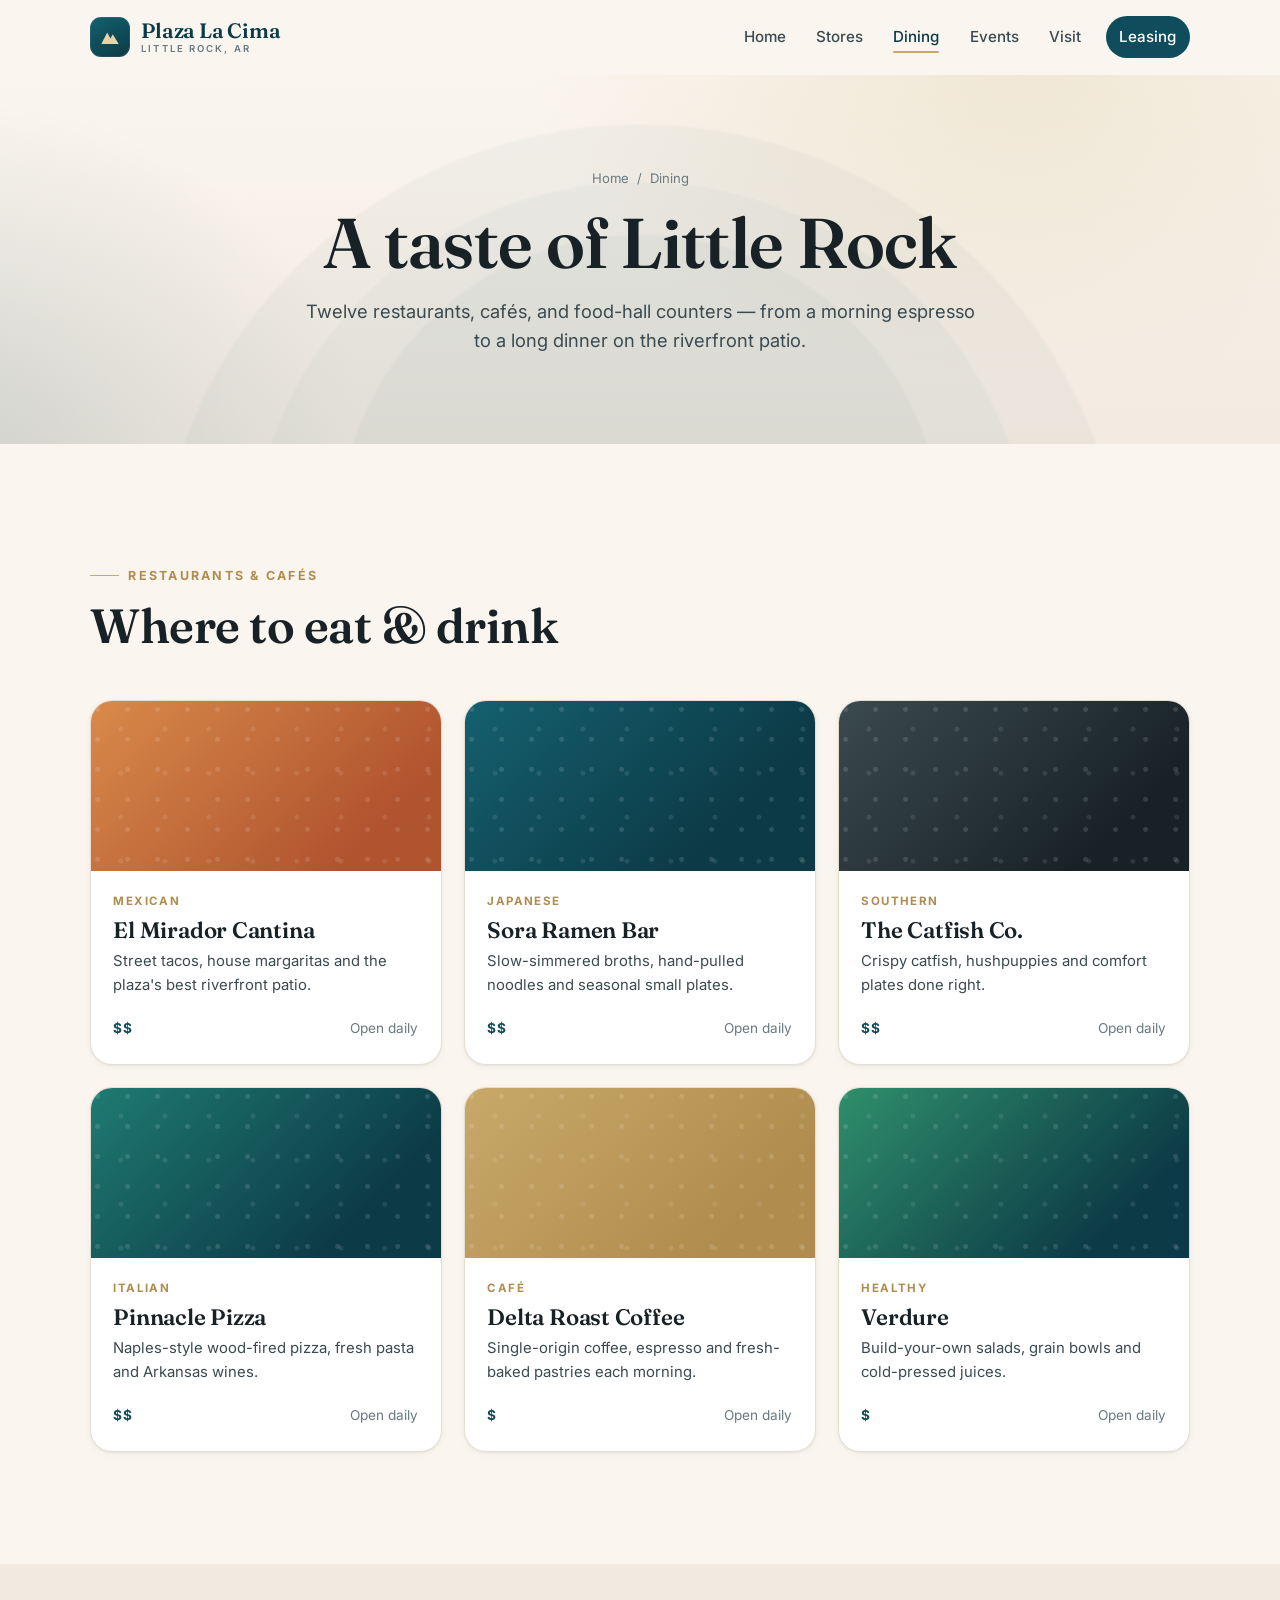
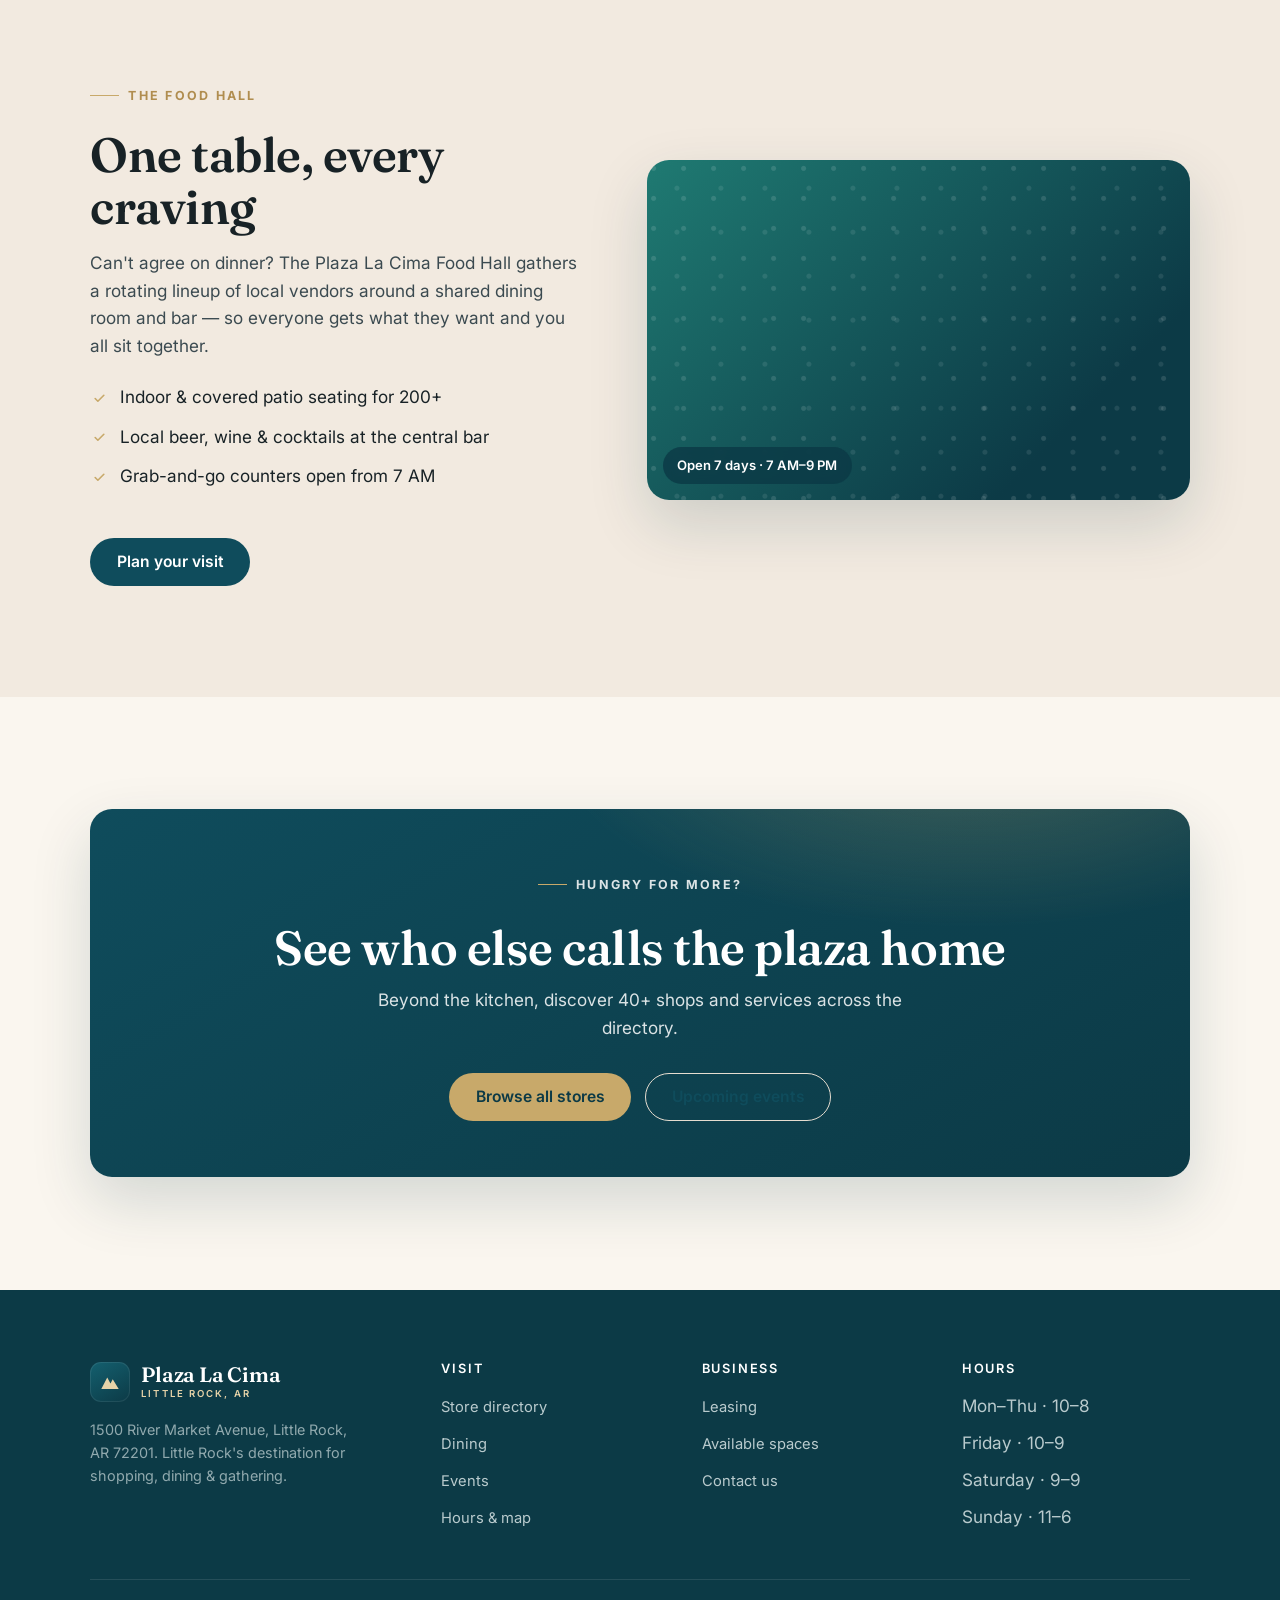
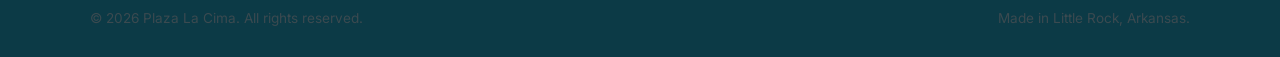
==== dining.html @ 16569507 "Build elegant multi-page Plaza La Cima website Rebuild the site as a polished, multi-page experience" ====
<!DOCTYPE html>
<html lang="en">
<head>
  <meta charset="UTF-8" />
  <meta name="viewport" content="width=device-width, initial-scale=1.0" />
  <meta name="description" content="Dine at Plaza La Cima in Little Rock, AR — from local coffee roasters and a food hall to chef-driven restaurants with riverfront patios." />
  <meta name="theme-color" content="#0c3a46" />
  <title>Dining | Plaza La Cima, Little Rock</title>
  <link rel="preconnect" href="https://fonts.googleapis.com" />
  <link rel="preconnect" href="https://fonts.gstatic.com" crossorigin />
  <link href="https://fonts.googleapis.com/css2?family=Fraunces:ital,opsz,wght@0,9..144,500;0,9..144,600;1,9..144,600&family=Inter:wght@400;500;600;700&display=swap" rel="stylesheet" />
  <link rel="stylesheet" href="styles.css" />
</head>
<body class="page-fade">
  <a href="#main" class="skip-link">Skip to content</a>

  <header class="site-header">
    <div class="container nav-inner">
      <a href="index.html" class="brand" aria-label="Plaza La Cima — home">
        <span class="brand-mark" aria-hidden="true">
          <svg viewBox="0 0 24 24" fill="none"><path d="M2.5 19.5 9 7l3.5 6.5L15 9l6.5 10.5Z" fill="currentColor"/></svg>
        </span>
        <span class="brand-text">Plaza La&nbsp;Cima<small>Little Rock, AR</small></span>
      </a>
      <nav class="nav" aria-label="Primary">
        <button class="nav-toggle" aria-expanded="false" aria-controls="nav-menu" aria-label="Toggle menu">
          <span></span><span></span><span></span>
        </button>
        <ul class="nav-menu" id="nav-menu">
          <li><a href="index.html">Home</a></li>
          <li><a href="stores.html">Stores</a></li>
          <li><a href="dining.html" aria-current="page">Dining</a></li>
          <li><a href="events.html">Events</a></li>
          <li><a href="visit.html">Visit</a></li>
          <li><a href="leasing.html" class="nav-cta">Leasing</a></li>
        </ul>
      </nav>
    </div>
  </header>

  <main id="main">
    <section class="page-hero">
      <div class="hero-bg" aria-hidden="true"></div>
      <div class="container">
        <p class="crumbs"><a href="index.html">Home</a> <span aria-hidden="true">/</span> Dining</p>
        <h1>A taste of Little Rock</h1>
        <p class="lede">Twelve restaurants, cafés, and food-hall counters — from a morning espresso to a long dinner on the riverfront patio.</p>
      </div>
    </section>

    <section class="section">
      <div class="container">
        <div class="section-head" data-reveal>
          <p class="eyebrow">Restaurants &amp; Cafés</p>
          <h2>Where to eat &amp; drink</h2>
        </div>
        <ul class="card-grid" data-dining-grid style="list-style:none; padding:0"><!-- populated by content.js --></ul>
      </div>
    </section>

    <section class="section section-alt">
      <div class="container dining-wrap">
        <div class="split-copy" data-reveal>
          <p class="eyebrow">The Food Hall</p>
          <h2>One table, every craving</h2>
          <p>
            Can't agree on dinner? The Plaza La Cima Food Hall gathers a rotating lineup
            of local vendors around a shared dining room and bar — so everyone gets what
            they want and you all sit together.
          </p>
          <ul class="leasing-points" style="margin-top:1.25rem">
            <li>Indoor &amp; covered patio seating for 200+</li>
            <li>Local beer, wine &amp; cocktails at the central bar</li>
            <li>Grab-and-go counters open from 7 AM</li>
          </ul>
          <a href="visit.html" class="btn btn-primary" style="margin-top:1.5rem">Plan your visit</a>
        </div>
        <div class="split-media" data-reveal>
          <div class="media-fill ph-3 ph-pattern" aria-hidden="true"></div>
          <span class="media-tag">Open 7 days · 7 AM–9 PM</span>
        </div>
      </div>
    </section>

    <section class="section">
      <div class="container">
        <div class="cta-band" data-reveal>
          <p class="eyebrow eyebrow-light center">Hungry for more?</p>
          <h2>See who else calls the plaza home</h2>
          <p>Beyond the kitchen, discover 40+ shops and services across the directory.</p>
          <div class="hero-actions">
            <a href="stores.html" class="btn btn-gold">Browse all stores</a>
            <a href="events.html" class="btn btn-ghost">Upcoming events</a>
          </div>
        </div>
      </div>
    </section>
  </main>

  <footer class="site-footer">
    <div class="container">
      <div class="footer-inner">
        <div class="footer-brand">
          <a href="index.html" class="brand">
            <span class="brand-mark" aria-hidden="true">
              <svg viewBox="0 0 24 24" fill="none"><path d="M2.5 19.5 9 7l3.5 6.5L15 9l6.5 10.5Z" fill="currentColor"/></svg>
            </span>
            <span class="brand-text">Plaza La&nbsp;Cima<small>Little Rock, AR</small></span>
          </a>
          <p>1500 River Market Avenue, Little Rock, AR 72201. Little Rock's destination for shopping, dining &amp; gathering.</p>
        </div>
        <div class="footer-col">
          <h4>Visit</h4>
          <ul>
            <li><a href="stores.html">Store directory</a></li>
            <li><a href="dining.html">Dining</a></li>
            <li><a href="events.html">Events</a></li>
            <li><a href="visit.html">Hours &amp; map</a></li>
          </ul>
        </div>
        <div class="footer-col">
          <h4>Business</h4>
          <ul>
            <li><a href="leasing.html">Leasing</a></li>
            <li><a href="leasing.html">Available spaces</a></li>
            <li><a href="visit.html#contact">Contact us</a></li>
          </ul>
        </div>
        <div class="footer-col">
          <h4>Hours</h4>
          <ul>
            <li>Mon–Thu · 10–8</li>
            <li>Friday · 10–9</li>
            <li>Saturday · 9–9</li>
            <li>Sunday · 11–6</li>
          </ul>
        </div>
      </div>
      <div class="footer-bottom">
        <p>© <span data-year>2026</span> Plaza La Cima. All rights reserved.</p>
        <p>Made in Little Rock, Arkansas.</p>
      </div>
    </div>
  </footer>

  <script src="data.js"></script>
  <script src="content.js"></script>
  <script src="app.js"></script>
</body>
</html>
---- styles.css ----
/* =============================================================
   Plaza La Cima — Design System & Styles
   Elegant, upscale, fast. Vanilla CSS. No build step.
   ============================================================= */

/* ---------- Design tokens ---------- */
:root {
  /* Brand palette — "the summit": deep teal + warm gold + soft neutrals */
  --ink: #182226;
  --ink-soft: #3b4a50;
  --muted: #6a7a80;
  --line: #e6ddd0;
  --cream: #faf6ef;
  --cream-deep: #f2eae0;
  --paper: #ffffff;

  --teal-900: #0c3a46;
  --teal-800: #0f4c5c;
  --teal-700: #14606f;
  --teal-100: #d7eaed;

  --gold-600: #b08d4f;
  --gold-500: #c8a96a;
  --gold-300: #e6d3a8;

  /* Semantic */
  --bg: var(--cream);
  --fg: var(--ink);
  --accent: var(--gold-500);
  --accent-ink: var(--gold-600);
  --brand: var(--teal-800);
  --brand-deep: var(--teal-900);

  /* Type */
  --font-serif: "Fraunces", Georgia, "Times New Roman", serif;
  --font-sans: "Inter", system-ui, -apple-system, "Segoe UI", Roboto, sans-serif;

  /* Spacing / layout */
  --container: 1180px;
  --gutter: clamp(1.25rem, 4vw, 2.5rem);
  --radius: 14px;
  --radius-lg: 22px;
  --radius-pill: 999px;

  /* Shadows */
  --shadow-sm: 0 1px 2px rgba(12, 58, 70, 0.06), 0 2px 6px rgba(12, 58, 70, 0.05);
  --shadow-md: 0 10px 30px rgba(12, 58, 70, 0.10), 0 2px 8px rgba(12, 58, 70, 0.06);
  --shadow-lg: 0 24px 60px rgba(12, 58, 70, 0.16);

  /* Motion */
  --ease: cubic-bezier(0.22, 1, 0.36, 1);
  --ease-out: cubic-bezier(0.16, 1, 0.3, 1);
}

/* ---------- Reset / base ---------- */
*, *::before, *::after { box-sizing: border-box; }
* { margin: 0; }

html {
  scroll-behavior: smooth;
  -webkit-text-size-adjust: 100%;
  scroll-padding-top: 90px;
}

body {
  font-family: var(--font-sans);
  color: var(--fg);
  background: var(--bg);
  line-height: 1.6;
  font-size: clamp(1rem, 0.97rem + 0.15vw, 1.075rem);
  -webkit-font-smoothing: antialiased;
  text-rendering: optimizeLegibility;
  overflow-x: hidden;
}

img, svg, iframe { display: block; max-width: 100%; }
img { height: auto; }

a { color: inherit; text-decoration: none; }

h1, h2, h3, h4 {
  font-family: var(--font-serif);
  font-weight: 600;
  line-height: 1.08;
  letter-spacing: -0.01em;
  color: var(--ink);
}

h1 { font-size: clamp(2.4rem, 1.6rem + 3.6vw, 4.4rem); }
h2 { font-size: clamp(1.9rem, 1.4rem + 2vw, 3rem); }
h3 { font-size: clamp(1.15rem, 1rem + 0.5vw, 1.45rem); }

p { color: var(--ink-soft); }

::selection { background: var(--gold-300); color: var(--teal-900); }

:focus-visible {
  outline: 3px solid var(--teal-700);
  outline-offset: 3px;
  border-radius: 4px;
}

/* ---------- Layout helpers ---------- */
.container {
  width: 100%;
  max-width: var(--container);
  margin-inline: auto;
  padding-inline: var(--gutter);
}

.section { padding-block: clamp(3.5rem, 2rem + 7vw, 7rem); }
.section-alt { background: var(--cream-deep); }
.section-dark {
  background:
    radial-gradient(1200px 500px at 15% -10%, rgba(200, 169, 106, 0.18), transparent 60%),
    linear-gradient(160deg, var(--teal-900), var(--teal-800));
  color: #eaf3f4;
}
.section-dark h1, .section-dark h2, .section-dark h3 { color: #fff; }
.section-dark p { color: rgba(234, 243, 244, 0.82); }

.section-head { max-width: 640px; margin-bottom: clamp(2rem, 4vw, 3rem); }
.section-head.center { margin-inline: auto; text-align: center; }
.section-sub { margin-top: 0.75rem; font-size: 1.05rem; }

.eyebrow {
  font-family: var(--font-sans);
  text-transform: uppercase;
  letter-spacing: 0.18em;
  font-size: 0.78rem;
  font-weight: 700;
  color: var(--accent-ink);
  margin-bottom: 0.9rem;
  display: inline-flex;
  align-items: center;
  gap: 0.6rem;
}
.eyebrow::before {
  content: "";
  width: 1.8rem;
  height: 1px;
  background: var(--accent);
}
.eyebrow.center { justify-content: center; }
.eyebrow-light { color: var(--gold-300); }

.visually-hidden, .skip-link:not(:focus) {
  position: absolute !important;
  width: 1px; height: 1px;
  padding: 0; margin: -1px;
  overflow: hidden; clip: rect(0 0 0 0);
  white-space: nowrap; border: 0;
}

.skip-link {
  position: fixed;
  top: 0.75rem; left: 0.75rem;
  z-index: 200;
  background: var(--teal-900);
  color: #fff;
  padding: 0.6rem 1rem;
  border-radius: var(--radius);
}

/* ---------- Buttons ---------- */
.btn {
  --btn-bg: var(--teal-800);
  --btn-fg: #fff;
  display: inline-flex;
  align-items: center;
  gap: 0.55rem;
  font-family: var(--font-sans);
  font-weight: 600;
  font-size: 0.98rem;
  line-height: 1;
  padding: 0.95rem 1.6rem;
  border-radius: var(--radius-pill);
  border: 1px solid transparent;
  background: var(--btn-bg);
  color: var(--btn-fg);
  cursor: pointer;
  transition: transform 0.25s var(--ease), box-shadow 0.25s var(--ease),
    background 0.25s var(--ease), color 0.25s var(--ease);
  will-change: transform;
}
.btn:hover { transform: translateY(-2px); box-shadow: var(--shadow-md); }
.btn:active { transform: translateY(0); }

.btn-primary { --btn-bg: var(--teal-800); }
.btn-primary:hover { background: var(--teal-700); }

.btn-gold { --btn-bg: var(--gold-500); --btn-fg: var(--teal-900); }
.btn-gold:hover { background: var(--gold-300); }

.btn-ghost {
  background: transparent;
  color: var(--teal-800);
  border-color: var(--line);
}
.btn-ghost:hover { background: var(--paper); border-color: var(--teal-700); }

.section-dark .btn-ghost { color: #fff; border-color: rgba(255,255,255,0.35); }
.section-dark .btn-ghost:hover { background: rgba(255,255,255,0.08); }

.btn-block { width: 100%; justify-content: center; }

.link-arrow {
  font-weight: 600;
  color: var(--teal-800);
  display: inline-flex;
  align-items: center;
  gap: 0.4rem;
}
.link-arrow .arr { transition: transform 0.3s var(--ease); }
.link-arrow:hover .arr { transform: translateX(4px); }

/* ============================================================
   Header / Navigation
   ============================================================ */
.site-header {
  position: sticky;
  top: 0;
  z-index: 100;
  background: rgba(250, 246, 239, 0.72);
  backdrop-filter: saturate(140%) blur(12px);
  -webkit-backdrop-filter: saturate(140%) blur(12px);
  border-bottom: 1px solid transparent;
  transition: border-color 0.3s var(--ease), background 0.3s var(--ease),
    box-shadow 0.3s var(--ease);
}
.site-header.scrolled {
  border-bottom-color: var(--line);
  box-shadow: var(--shadow-sm);
  background: rgba(250, 246, 239, 0.92);
}

.nav-inner {
  display: flex;
  align-items: center;
  justify-content: space-between;
  gap: 1rem;
  height: 74px;
}

.brand {
  display: inline-flex;
  align-items: center;
  gap: 0.7rem;
  font-family: var(--font-serif);
  font-weight: 600;
  font-size: 1.3rem;
  letter-spacing: -0.01em;
  color: var(--teal-900);
}
.brand-mark {
  display: grid;
  place-items: center;
  width: 40px; height: 40px;
  flex: none;
  border-radius: 11px;
  background: linear-gradient(150deg, var(--teal-700), var(--teal-900));
  color: var(--gold-300);
  box-shadow: inset 0 0 0 1px rgba(255,255,255,0.08);
}
.brand-mark svg { width: 22px; height: 22px; }
.brand-text { line-height: 1.05; }
.brand-text small {
  display: block;
  font-family: var(--font-sans);
  font-size: 0.6rem;
  letter-spacing: 0.22em;
  text-transform: uppercase;
  color: var(--muted);
  font-weight: 600;
  margin-top: 3px;
}

.nav { display: flex; align-items: center; gap: 0.5rem; }
.nav-menu {
  display: flex;
  align-items: center;
  gap: 0.2rem;
  list-style: none;
  padding: 0;
}
.nav-menu a {
  display: inline-block;
  padding: 0.55rem 0.85rem;
  border-radius: var(--radius-pill);
  font-weight: 500;
  font-size: 0.95rem;
  color: var(--ink-soft);
  position: relative;
  transition: color 0.2s var(--ease), background 0.2s var(--ease);
}
.nav-menu a:hover { color: var(--teal-900); background: rgba(15, 76, 92, 0.07); }
.nav-menu a[aria-current="page"] { color: var(--teal-900); }
.nav-menu a[aria-current="page"]::after {
  content: "";
  position: absolute;
  left: 0.85rem; right: 0.85rem; bottom: 0.32rem;
  height: 2px;
  border-radius: 2px;
  background: var(--accent);
}
.nav-menu .nav-cta {
  margin-left: 0.5rem;
  background: var(--teal-800);
  color: #fff;
}
.nav-menu .nav-cta:hover { background: var(--teal-700); color: #fff; }
.nav-menu .nav-cta::after { display: none; }

.nav-toggle {
  display: none;
  width: 46px; height: 46px;
  border: 1px solid var(--line);
  border-radius: 12px;
  background: var(--paper);
  cursor: pointer;
  position: relative;
}
.nav-toggle span {
  position: absolute;
  left: 12px; right: 12px;
  height: 2px;
  background: var(--teal-900);
  border-radius: 2px;
  transition: transform 0.3s var(--ease), opacity 0.2s var(--ease), top 0.3s var(--ease);
}
.nav-toggle span:nth-child(1) { top: 15px; }
.nav-toggle span:nth-child(2) { top: 22px; }
.nav-toggle span:nth-child(3) { top: 29px; }
.nav-toggle[aria-expanded="true"] span:nth-child(1) { top: 22px; transform: rotate(45deg); }
.nav-toggle[aria-expanded="true"] span:nth-child(2) { opacity: 0; }
.nav-toggle[aria-expanded="true"] span:nth-child(3) { top: 22px; transform: rotate(-45deg); }

/* ============================================================
   Hero
   ============================================================ */
.hero {
  position: relative;
  overflow: hidden;
  isolation: isolate;
  padding-block: clamp(3.5rem, 2rem + 9vw, 8rem);
}
.hero-bg {
  position: absolute;
  inset: 0;
  z-index: -2;
  background:
    radial-gradient(900px 600px at 80% -5%, rgba(200, 169, 106, 0.20), transparent 55%),
    radial-gradient(800px 700px at -5% 110%, rgba(15, 76, 92, 0.16), transparent 55%),
    linear-gradient(180deg, var(--cream), var(--cream-deep));
}
.hero-bg::after {
  /* subtle topographic "summit" contour rings */
  content: "";
  position: absolute;
  inset: 0;
  background-image:
    radial-gradient(circle at 50% 125%, rgba(15,76,92,0.05) 0 38%, transparent 38.4% 100%),
    radial-gradient(circle at 50% 135%, rgba(15,76,92,0.05) 0 48%, transparent 48.4% 100%),
    radial-gradient(circle at 50% 145%, rgba(15,76,92,0.05) 0 58%, transparent 58.4% 100%);
  opacity: 0.7;
}

.hero-content { position: relative; max-width: 820px; }
.hero h1 { margin-block: 0.4rem 1.3rem; }
.hero h1 span {
  color: var(--teal-800);
  font-style: italic;
  font-weight: 600;
}
.hero .lede {
  font-size: clamp(1.05rem, 1rem + 0.45vw, 1.3rem);
  max-width: 620px;
  color: var(--ink-soft);
}
.hero-actions {
  display: flex;
  flex-wrap: wrap;
  gap: 0.85rem;
  margin-top: 2rem;
}

.hero-stats {
  display: flex;
  flex-wrap: wrap;
  gap: clamp(1.5rem, 4vw, 3.5rem);
  margin-top: 3rem;
  padding-top: 2rem;
  border-top: 1px solid var(--line);
}
.hero-stats > div { min-width: 90px; }
.hero-stats dt {
  font-family: var(--font-serif);
  font-size: clamp(1.7rem, 1.3rem + 1.6vw, 2.5rem);
  font-weight: 600;
  color: var(--teal-900);
  line-height: 1;
}
.hero-stats dd {
  margin-top: 0.4rem;
  font-size: 0.88rem;
  color: var(--muted);
  letter-spacing: 0.02em;
}

/* Page hero (interior pages) */
.page-hero {
  position: relative;
  isolation: isolate;
  overflow: hidden;
  padding-block: clamp(3rem, 2rem + 6vw, 5.5rem);
  text-align: center;
}
.page-hero .container { position: relative; max-width: 760px; }
.page-hero .lede { font-size: 1.15rem; margin-top: 1rem; }

/* breadcrumb */
.crumbs {
  display: inline-flex;
  gap: 0.5rem;
  align-items: center;
  font-size: 0.82rem;
  color: var(--muted);
  margin-bottom: 1rem;
}
.section-dark .crumbs { color: rgba(255,255,255,0.65); }
.crumbs a:hover { color: var(--accent); }
.section-dark .crumbs a:hover { color: var(--gold-300); }

/* ============================================================
   Highlights / feature cards
   ============================================================ */
.highlights {
  display: grid;
  grid-template-columns: repeat(4, 1fr);
  gap: 1.25rem;
  padding-block: clamp(2.5rem, 5vw, 4rem);
}
.highlight {
  background: var(--paper);
  border: 1px solid var(--line);
  border-radius: var(--radius-lg);
  padding: 1.6rem 1.5rem 1.7rem;
  box-shadow: var(--shadow-sm);
  transition: transform 0.4s var(--ease), box-shadow 0.4s var(--ease);
}
.highlight:hover { transform: translateY(-6px); box-shadow: var(--shadow-md); }
.highlight-icon {
  display: grid;
  place-items: center;
  width: 52px; height: 52px;
  border-radius: 14px;
  background: var(--teal-100);
  color: var(--teal-800);
  margin-bottom: 1.1rem;
  font-size: 1.5rem;
}
.highlight h3 { margin-bottom: 0.4rem; }
.highlight p { font-size: 0.95rem; }

/* ============================================================
   Split feature blocks (home teasers)
   ============================================================ */
.split {
  display: grid;
  grid-template-columns: 1fr 1fr;
  gap: clamp(1.5rem, 5vw, 4rem);
  align-items: center;
}
.split + .split { margin-top: clamp(3rem, 6vw, 5rem); }
.split.reverse .split-media { order: 2; }
.split-copy h2 { margin-bottom: 1rem; }
.split-copy p { margin-bottom: 1.5rem; }

.split-media {
  position: relative;
  border-radius: var(--radius-lg);
  overflow: hidden;
  min-height: 340px;
  box-shadow: var(--shadow-lg);
}
.media-fill {
  position: absolute;
  inset: 0;
  background-size: cover;
  background-position: center;
  transition: transform 1.2s var(--ease);
}
.split-media:hover .media-fill { transform: scale(1.06); }
.media-tag {
  position: absolute;
  left: 1rem; bottom: 1rem;
  background: rgba(12, 58, 70, 0.82);
  backdrop-filter: blur(6px);
  -webkit-backdrop-filter: blur(6px);
  color: #fff;
  font-size: 0.82rem;
  font-weight: 600;
  padding: 0.5rem 0.9rem;
  border-radius: var(--radius-pill);
}

/* Decorative gradient "photo" placeholders (swap background-image for real photos) */
.ph { background-size: cover; background-position: center; }
.ph-1 { background: linear-gradient(135deg, #15606f, #0c3a46 75%); }
.ph-2 { background: linear-gradient(135deg, #c8a96a, #b08d4f 78%); }
.ph-3 { background: linear-gradient(135deg, #1f7a72, #0c3a46 78%); }
.ph-4 { background: linear-gradient(135deg, #3b4a50, #182226 78%); }
.ph-5 { background: linear-gradient(135deg, #d98a4a, #b0532f 80%); }
.ph-6 { background: linear-gradient(135deg, #2f8f6b, #0c3a46 80%); }
.ph-pattern::before {
  content: "";
  position: absolute;
  inset: 0;
  background-image:
    radial-gradient(circle at 22% 28%, rgba(255,255,255,0.12) 0 2px, transparent 3px),
    radial-gradient(circle at 68% 64%, rgba(255,255,255,0.09) 0 2px, transparent 3px);
  background-size: 30px 30px, 44px 44px;
}

/* ============================================================
   Store directory
   ============================================================ */
.directory-controls {
  display: flex;
  flex-wrap: wrap;
  gap: 1rem;
  align-items: center;
  justify-content: space-between;
  margin-bottom: 1.25rem;
}
.search {
  position: relative;
  flex: 1 1 240px;
  max-width: 340px;
}
.search input {
  width: 100%;
  font: inherit;
  padding: 0.8rem 1rem 0.8rem 2.6rem;
  border: 1px solid var(--line);
  border-radius: var(--radius-pill);
  background: var(--paper);
  color: var(--ink);
  transition: border-color 0.2s var(--ease), box-shadow 0.2s var(--ease);
}
.search input:focus {
  outline: none;
  border-color: var(--teal-700);
  box-shadow: 0 0 0 4px var(--teal-100);
}
.search::before {
  content: "";
  position: absolute;
  left: 1rem; top: 50%;
  width: 16px; height: 16px;
  transform: translateY(-50%);
  background: var(--muted);
  -webkit-mask: url("data:image/svg+xml,%3Csvg xmlns='http://www.w3.org/2000/svg' viewBox='0 0 24 24' fill='none' stroke='%23000' stroke-width='2.2' stroke-linecap='round'%3E%3Ccircle cx='11' cy='11' r='7'/%3E%3Cpath d='m21 21-4.3-4.3'/%3E%3C/svg%3E") center / contain no-repeat;
  mask: url("data:image/svg+xml,%3Csvg xmlns='http://www.w3.org/2000/svg' viewBox='0 0 24 24' fill='none' stroke='%23000' stroke-width='2.2' stroke-linecap='round'%3E%3Ccircle cx='11' cy='11' r='7'/%3E%3Cpath d='m21 21-4.3-4.3'/%3E%3C/svg%3E") center / contain no-repeat;
}

.filters { display: flex; flex-wrap: wrap; gap: 0.5rem; }
.chip {
  font: inherit;
  font-size: 0.9rem;
  font-weight: 500;
  padding: 0.55rem 1rem;
  border-radius: var(--radius-pill);
  border: 1px solid var(--line);
  background: var(--paper);
  color: var(--ink-soft);
  cursor: pointer;
  transition: all 0.2s var(--ease);
}
.chip:hover { border-color: var(--teal-700); color: var(--teal-900); }
.chip.is-active {
  background: var(--teal-800);
  border-color: var(--teal-800);
  color: #fff;
}

.result-count { font-size: 0.85rem; color: var(--muted); margin-bottom: 1.25rem; }

.store-grid {
  list-style: none;
  padding: 0;
  display: grid;
  grid-template-columns: repeat(auto-fill, minmax(230px, 1fr));
  gap: 1.1rem;
}
.store-card {
  background: var(--paper);
  border: 1px solid var(--line);
  border-radius: var(--radius);
  padding: 1.25rem;
  display: flex;
  flex-direction: column;
  gap: 0.5rem;
  box-shadow: var(--shadow-sm);
  transition: transform 0.3s var(--ease), box-shadow 0.3s var(--ease), border-color 0.3s var(--ease);
  animation: cardIn 0.5s var(--ease) both;
}
.store-card:hover {
  transform: translateY(-4px);
  box-shadow: var(--shadow-md);
  border-color: var(--gold-300);
}
.store-logo {
  width: 46px; height: 46px;
  border-radius: 12px;
  display: grid;
  place-items: center;
  font-family: var(--font-serif);
  font-weight: 600;
  font-size: 1.15rem;
  color: #fff;
}
.store-card h3 { font-size: 1.1rem; }
.store-card .cat {
  font-size: 0.74rem;
  text-transform: uppercase;
  letter-spacing: 0.1em;
  font-weight: 700;
  color: var(--accent-ink);
}
.store-card .desc { font-size: 0.92rem; color: var(--muted); }
.store-card .meta {
  margin-top: auto;
  padding-top: 0.5rem;
  font-size: 0.82rem;
  color: var(--muted);
  display: flex;
  gap: 0.5rem;
  align-items: center;
}

@keyframes cardIn {
  from { opacity: 0; transform: translateY(12px); }
  to { opacity: 1; transform: translateY(0); }
}

.no-results {
  text-align: center;
  padding: 3rem 1rem;
  color: var(--muted);
  font-size: 1.05rem;
}

/* ============================================================
   Dining list + cards
   ============================================================ */
.dining-wrap {
  display: grid;
  grid-template-columns: 1fr 1.1fr;
  gap: clamp(1.5rem, 5vw, 4rem);
  align-items: center;
}
.dining-list { list-style: none; padding: 0; display: grid; gap: 0.4rem; }
.dining-list li {
  display: flex;
  justify-content: space-between;
  align-items: baseline;
  gap: 1rem;
  padding: 1rem 0;
  border-bottom: 1px solid var(--line);
}
.dining-list li:last-child { border-bottom: none; }
.dining-list strong { font-family: var(--font-serif); font-weight: 600; font-size: 1.1rem; color: var(--ink); }
.dining-list span { font-size: 0.88rem; color: var(--muted); text-align: right; }

.card-grid {
  display: grid;
  grid-template-columns: repeat(auto-fill, minmax(280px, 1fr));
  gap: 1.4rem;
}
.tile {
  background: var(--paper);
  border: 1px solid var(--line);
  border-radius: var(--radius-lg);
  overflow: hidden;
  box-shadow: var(--shadow-sm);
  display: flex;
  flex-direction: column;
  transition: transform 0.35s var(--ease), box-shadow 0.35s var(--ease);
}
.tile:hover { transform: translateY(-6px); box-shadow: var(--shadow-md); }
.tile-media { height: 170px; position: relative; overflow: hidden; }
.tile-media .media-fill { transition: transform 0.9s var(--ease); }
.tile:hover .tile-media .media-fill { transform: scale(1.07); }
.tile-body { padding: 1.3rem 1.4rem 1.5rem; display: flex; flex-direction: column; gap: 0.5rem; flex: 1; }
.tile-body .cat {
  font-size: 0.72rem; text-transform: uppercase; letter-spacing: 0.12em;
  font-weight: 700; color: var(--accent-ink);
}
.tile-body p { font-size: 0.93rem; }
.tile-foot {
  margin-top: auto; padding-top: 0.75rem;
  display: flex; justify-content: space-between; align-items: center;
  font-size: 0.85rem; color: var(--muted);
}
.price { color: var(--teal-800); font-weight: 700; letter-spacing: 0.05em; }

/* ============================================================
   Amenities
   ============================================================ */
.amenity-grid {
  list-style: none; padding: 0;
  display: grid;
  grid-template-columns: repeat(3, 1fr);
  gap: 1.4rem 2rem;
}
.amenity-grid li { display: flex; gap: 1rem; align-items: flex-start; }
.amenity-grid li > span {
  flex: none;
  width: 46px; height: 46px;
  border-radius: 12px;
  display: grid; place-items: center;
  background: var(--cream-deep);
  font-size: 1.35rem;
}
.section-dark .amenity-grid li > span { background: rgba(255,255,255,0.10); }
.amenity-grid h3 { font-size: 1.1rem; margin-bottom: 0.25rem; }
.amenity-grid p { font-size: 0.9rem; }

/* ============================================================
   Events
   ============================================================ */
.event-list { list-style: none; padding: 0; display: grid; gap: 1rem; }
.event {
  display: grid;
  grid-template-columns: auto 1fr auto;
  gap: 1.4rem;
  align-items: center;
  background: var(--paper);
  border: 1px solid var(--line);
  border-radius: var(--radius-lg);
  padding: 1.3rem 1.5rem;
  box-shadow: var(--shadow-sm);
  transition: transform 0.3s var(--ease), box-shadow 0.3s var(--ease), border-color 0.3s var(--ease);
}
.event:hover { transform: translateY(-3px); box-shadow: var(--shadow-md); border-color: var(--gold-300); }
.event time {
  display: grid;
  place-items: center;
  width: 72px; height: 72px;
  border-radius: 16px;
  background: linear-gradient(160deg, var(--teal-700), var(--teal-900));
  color: #fff;
  flex: none;
}
.event time .day { font-family: var(--font-serif); font-size: 1.7rem; font-weight: 600; line-height: 1; }
.event time .mon { font-size: 0.7rem; text-transform: uppercase; letter-spacing: 0.14em; color: var(--gold-300); margin-top: 2px; }
.event h3 { font-size: 1.2rem; margin-bottom: 0.25rem; }
.event p { font-size: 0.92rem; }
.event .event-cta { white-space: nowrap; }

@media (max-width: 620px) {
  .event { grid-template-columns: auto 1fr; }
  .event .event-cta { grid-column: 1 / -1; justify-self: start; }
}

/* ============================================================
   Visit / hours / map
   ============================================================ */
.visit-wrap {
  display: grid;
  grid-template-columns: 1fr 1.1fr;
  gap: clamp(1.5rem, 5vw, 4rem);
  align-items: start;
}
.hours {
  width: 100%;
  border-collapse: collapse;
  margin: 1.25rem 0 1.75rem;
}
.hours th, .hours td { text-align: left; padding: 0.7rem 0; border-bottom: 1px solid var(--line); }
.hours th { font-weight: 600; color: var(--ink); font-family: var(--font-sans); }
.hours td { color: var(--ink-soft); text-align: right; font-variant-numeric: tabular-nums; }
.hours tr.today th, .hours tr.today td { color: var(--teal-800); font-weight: 700; }
.hours tr.today th::after {
  content: "Today";
  display: inline-block;
  margin-left: 0.5rem;
  font-size: 0.62rem;
  font-weight: 700;
  letter-spacing: 0.08em;
  text-transform: uppercase;
  color: var(--accent-ink);
  background: var(--gold-300);
  padding: 0.12rem 0.45rem;
  border-radius: var(--radius-pill);
  vertical-align: middle;
}

.address { font-style: normal; line-height: 1.7; margin-bottom: 1.5rem; }
.address strong { font-family: var(--font-serif); font-size: 1.15rem; }
.address a { color: var(--teal-800); font-weight: 600; }

.visit-map {
  border-radius: var(--radius-lg);
  overflow: hidden;
  box-shadow: var(--shadow-md);
  border: 1px solid var(--line);
  background: var(--cream-deep);
}
.visit-map iframe { width: 100%; height: 100%; min-height: 420px; border: 0; }

.contact-cards {
  display: grid;
  grid-template-columns: repeat(auto-fit, minmax(200px, 1fr));
  gap: 1.25rem;
  margin-top: 1rem;
}
.contact-card {
  background: var(--paper);
  border: 1px solid var(--line);
  border-radius: var(--radius);
  padding: 1.4rem;
  box-shadow: var(--shadow-sm);
}
.contact-card h3 { font-size: 1.05rem; margin-bottom: 0.4rem; }
.contact-card p, .contact-card a { font-size: 0.92rem; color: var(--ink-soft); }
.contact-card a { color: var(--teal-800); font-weight: 600; }

/* ============================================================
   Leasing / CTA / forms
   ============================================================ */
.leasing-wrap {
  display: grid;
  grid-template-columns: 1fr 1fr;
  gap: clamp(1.75rem, 5vw, 4rem);
  align-items: start;
}
.leasing-points { list-style: none; padding: 0; margin: 1.5rem 0; display: grid; gap: 0.75rem; }
.leasing-points li { position: relative; padding-left: 1.9rem; }
.leasing-points li::before {
  content: "";
  position: absolute;
  left: 0; top: 0.32rem;
  width: 1.2rem; height: 1.2rem;
  border-radius: 50%;
  background: var(--gold-500);
  -webkit-mask: url("data:image/svg+xml,%3Csvg xmlns='http://www.w3.org/2000/svg' viewBox='0 0 24 24' fill='none' stroke='%23000' stroke-width='3' stroke-linecap='round' stroke-linejoin='round'%3E%3Cpath d='M20 6 9 17l-5-5'/%3E%3C/svg%3E") center / 0.8rem no-repeat;
  mask: url("data:image/svg+xml,%3Csvg xmlns='http://www.w3.org/2000/svg' viewBox='0 0 24 24' fill='none' stroke='%23000' stroke-width='3' stroke-linecap='round' stroke-linejoin='round'%3E%3Cpath d='M20 6 9 17l-5-5'/%3E%3C/svg%3E") center / 0.8rem no-repeat;
}

.lease-stats {
  display: flex;
  gap: 2rem;
  flex-wrap: wrap;
  margin-top: 2rem;
  padding-top: 1.5rem;
  border-top: 1px solid rgba(255,255,255,0.16);
}
.lease-stats dt { font-family: var(--font-serif); font-size: 2rem; color: var(--gold-300); line-height: 1; }
.lease-stats dd { font-size: 0.85rem; color: rgba(255,255,255,0.75); margin-top: 0.3rem; }

.leasing-form {
  background: var(--paper);
  border-radius: var(--radius-lg);
  padding: clamp(1.5rem, 4vw, 2.25rem);
  box-shadow: var(--shadow-lg);
  display: grid;
  gap: 1.1rem;
  color: var(--ink);
}
.form-title { font-family: var(--font-serif); font-size: 1.4rem; margin-bottom: 0.25rem; }
.field { display: grid; gap: 0.4rem; }
.field-row { display: grid; grid-template-columns: 1fr 1fr; gap: 1.1rem; }
.field label { font-size: 0.85rem; font-weight: 600; color: var(--ink-soft); }
.field input, .field textarea, .field select {
  font: inherit;
  padding: 0.8rem 0.95rem;
  border: 1px solid var(--line);
  border-radius: 10px;
  background: var(--cream);
  color: var(--ink);
  transition: border-color 0.2s var(--ease), box-shadow 0.2s var(--ease), background 0.2s var(--ease);
}
.field input:focus, .field textarea:focus, .field select:focus {
  outline: none;
  background: var(--paper);
  border-color: var(--teal-700);
  box-shadow: 0 0 0 4px var(--teal-100);
}
.field textarea { resize: vertical; }
.field.invalid input, .field.invalid textarea { border-color: #c0492f; box-shadow: 0 0 0 4px rgba(192,73,47,0.12); }
.field .err { font-size: 0.78rem; color: #c0492f; min-height: 0; }
.form-note { font-size: 0.9rem; min-height: 1.2rem; }
.form-note.ok { color: var(--teal-700); font-weight: 600; }
.form-note.bad { color: #c0492f; }

/* ============================================================
   CTA banner
   ============================================================ */
.cta-band {
  position: relative;
  overflow: hidden;
  border-radius: var(--radius-lg);
  padding: clamp(2.25rem, 5vw, 3.5rem);
  text-align: center;
  background:
    radial-gradient(700px 320px at 80% -20%, rgba(200,169,106,0.28), transparent 60%),
    linear-gradient(150deg, var(--teal-800), var(--teal-900));
  color: #fff;
  box-shadow: var(--shadow-lg);
}
.cta-band h2 { color: #fff; margin-bottom: 0.75rem; }
.cta-band p { color: rgba(255,255,255,0.85); max-width: 540px; margin: 0 auto 1.75rem; }
.cta-band .hero-actions { justify-content: center; }

/* ============================================================
   Footer
   ============================================================ */
.site-footer {
  background: var(--teal-900);
  color: rgba(234, 243, 244, 0.78);
  padding-top: clamp(3rem, 6vw, 4.5rem);
}
.footer-inner {
  display: grid;
  grid-template-columns: 1.4fr 1fr 1fr 1fr;
  gap: 2rem;
  padding-bottom: 3rem;
  border-bottom: 1px solid rgba(255,255,255,0.10);
}
.footer-brand .brand { color: #fff; margin-bottom: 1rem; }
.footer-brand .brand-text small { color: var(--gold-300); }
.footer-brand p { color: rgba(234,243,244,0.6); font-size: 0.9rem; max-width: 260px; }
.footer-col h4 { color: #fff; font-family: var(--font-sans); font-size: 0.8rem; text-transform: uppercase; letter-spacing: 0.14em; margin-bottom: 1rem; }
.footer-col ul { list-style: none; padding: 0; display: grid; gap: 0.6rem; }
.footer-col a { color: rgba(234,243,244,0.78); font-size: 0.92rem; transition: color 0.2s var(--ease); }
.footer-col a:hover { color: var(--gold-300); }
.footer-social { display: flex; gap: 0.6rem; margin-top: 0.5rem; }
.footer-social a {
  width: 40px; height: 40px;
  display: grid; place-items: center;
  border-radius: 50%;
  background: rgba(255,255,255,0.08);
  transition: background 0.2s var(--ease), transform 0.2s var(--ease), color 0.2s var(--ease);
}
.footer-social a:hover { background: var(--gold-500); color: var(--teal-900); transform: translateY(-2px); }
.footer-social svg { width: 18px; height: 18px; }
.footer-bottom {
  display: flex;
  justify-content: space-between;
  flex-wrap: wrap;
  gap: 0.5rem;
  padding-block: 1.75rem;
  font-size: 0.85rem;
  color: rgba(234,243,244,0.55);
}
.footer-bottom a:hover { color: var(--gold-300); }

/* ============================================================
   Scroll reveal animations
   ============================================================ */
[data-reveal] {
  opacity: 0;
  transform: translateY(26px);
  transition: opacity 0.7s var(--ease-out), transform 0.7s var(--ease-out);
  transition-delay: var(--reveal-delay, 0s);
  will-change: opacity, transform;
}
[data-reveal].is-visible { opacity: 1; transform: none; }

/* page transition: gentle fade-in on load */
.page-fade { animation: pageFade 0.6s var(--ease-out) both; }
@keyframes pageFade { from { opacity: 0; } to { opacity: 1; } }

/* hero entrance */
.hero-content > * { animation: heroRise 0.9s var(--ease-out) both; }
.hero-content > *:nth-child(1) { animation-delay: 0.05s; }
.hero-content > *:nth-child(2) { animation-delay: 0.14s; }
.hero-content > *:nth-child(3) { animation-delay: 0.22s; }
.hero-content > *:nth-child(4) { animation-delay: 0.30s; }
.hero-content > *:nth-child(5) { animation-delay: 0.38s; }
@keyframes heroRise {
  from { opacity: 0; transform: translateY(22px); }
  to { opacity: 1; transform: none; }
}

/* ============================================================
   Responsive
   ============================================================ */
@media (max-width: 940px) {
  .highlights { grid-template-columns: repeat(2, 1fr); }
  .amenity-grid { grid-template-columns: repeat(2, 1fr); }
  .footer-inner { grid-template-columns: 1fr 1fr; gap: 2.5rem 2rem; }
  .split, .split.reverse { grid-template-columns: 1fr; }
  .split.reverse .split-media { order: 0; }
  .split-media { min-height: 260px; }
  .dining-wrap, .visit-wrap, .leasing-wrap { grid-template-columns: 1fr; }
}

@media (max-width: 760px) {
  .nav-toggle { display: block; }
  .nav-menu {
    position: fixed;
    inset: 74px 0 auto 0;
    flex-direction: column;
    align-items: stretch;
    gap: 0.25rem;
    background: var(--cream);
    border-bottom: 1px solid var(--line);
    box-shadow: var(--shadow-md);
    padding: 1rem var(--gutter) 1.5rem;
    transform: translateY(-12px);
    opacity: 0;
    pointer-events: none;
    transition: transform 0.3s var(--ease), opacity 0.3s var(--ease);
    max-height: calc(100dvh - 74px);
    overflow-y: auto;
  }
  .nav-menu.open { transform: none; opacity: 1; pointer-events: auto; }
  .nav-menu a { padding: 0.85rem 1rem; border-radius: 12px; font-size: 1.05rem; }
  .nav-menu a[aria-current="page"]::after { display: none; }
  .nav-menu a[aria-current="page"] { background: rgba(15,76,92,0.08); }
  .nav-menu .nav-cta { margin: 0.5rem 0 0; text-align: center; }
}

@media (max-width: 560px) {
  .highlights { grid-template-columns: 1fr; }
  .amenity-grid { grid-template-columns: 1fr; }
  .footer-inner { grid-template-columns: 1fr; }
  .field-row { grid-template-columns: 1fr; }
  .hero-stats { gap: 1.5rem 2rem; }
}

/* ============================================================
   Reduced motion
   ============================================================ */
@media (prefers-reduced-motion: reduce) {
  html { scroll-behavior: auto; }
  *, *::before, *::after {
    animation-duration: 0.001ms !important;
    animation-iteration-count: 1 !important;
    transition-duration: 0.001ms !important;
  }
  [data-reveal] { opacity: 1 !important; transform: none !important; }
}
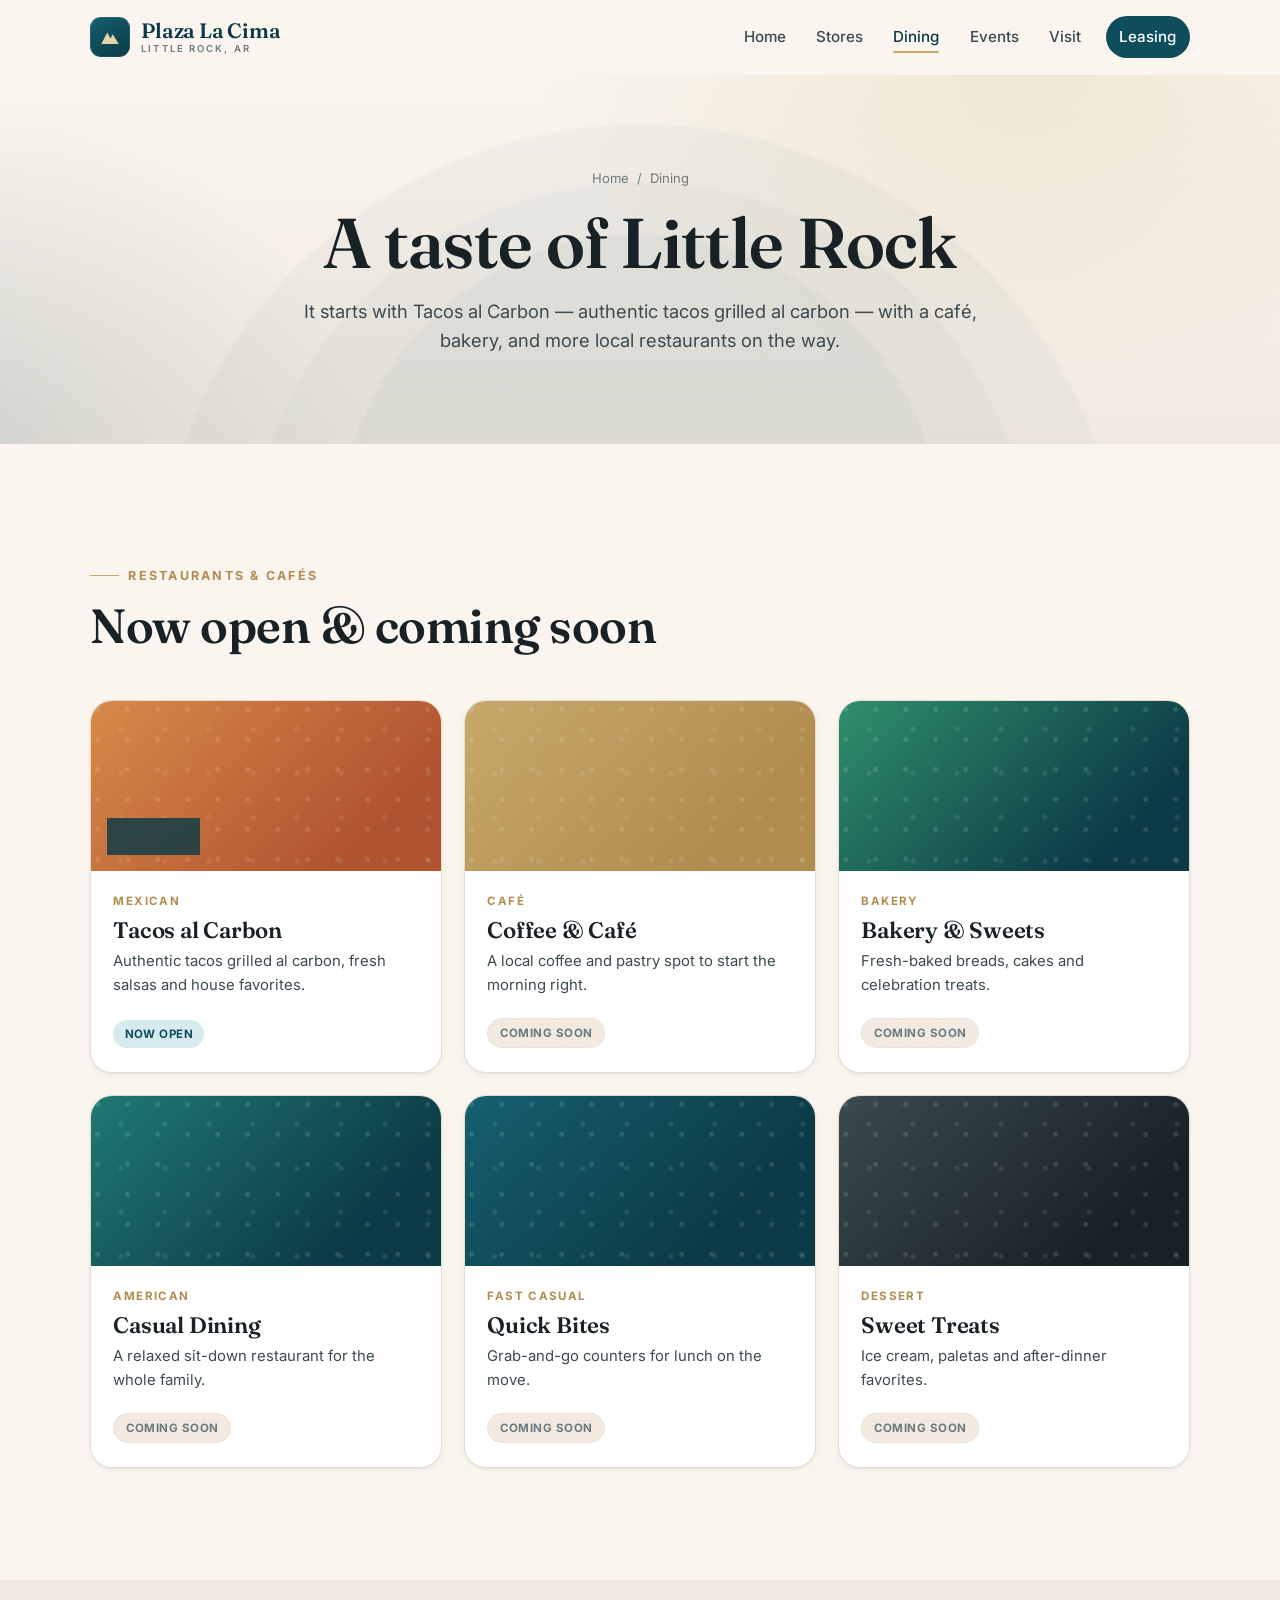
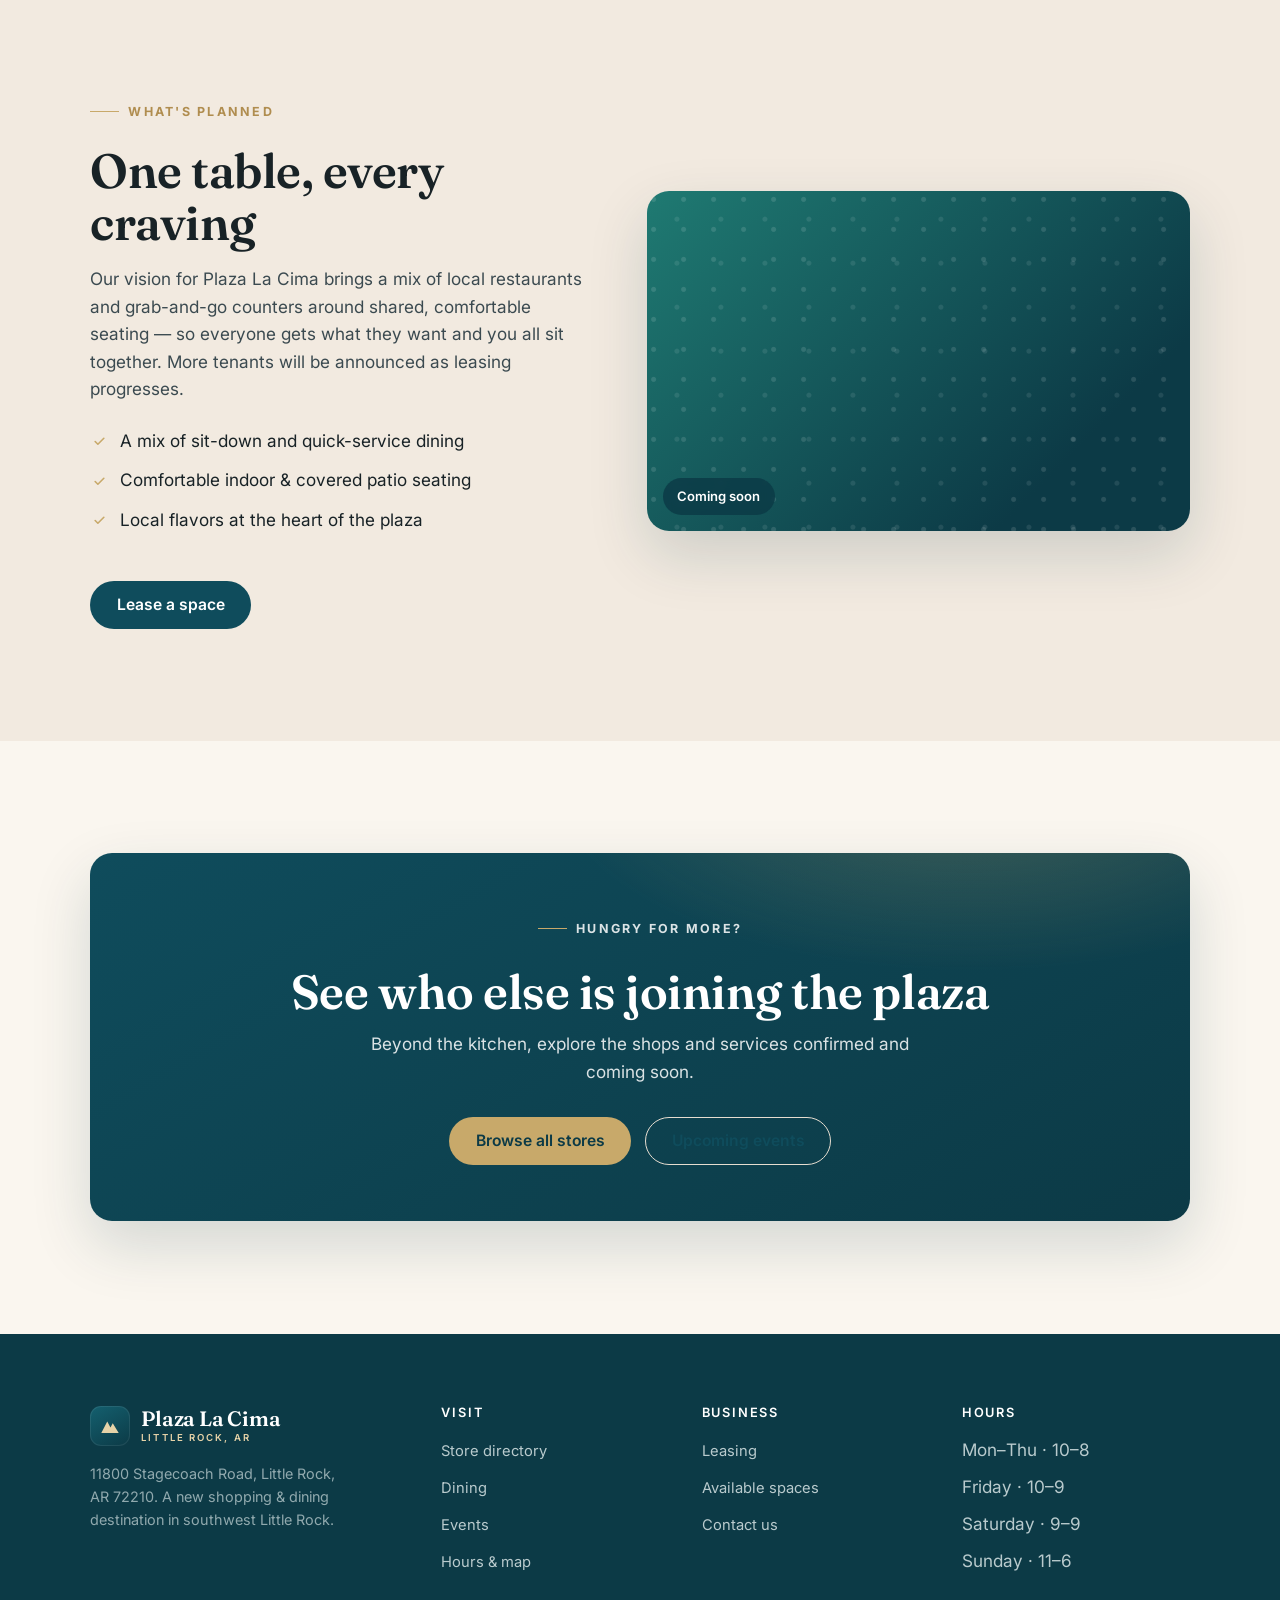
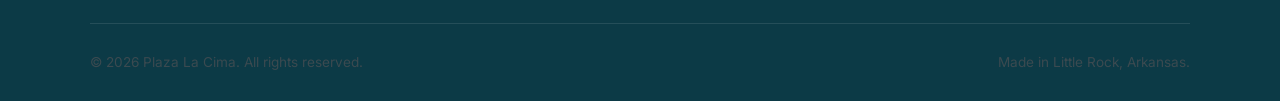
==== commit d84ad4f5: "Use real address and tenant status for Plaza La Cima - Set address to 11800 Stagecoach Road, Little " ====
--- a/dining.html
+++ b/dining.html
@@ -3,7 +3,7 @@
 <head>
   <meta charset="UTF-8" />
   <meta name="viewport" content="width=device-width, initial-scale=1.0" />
-  <meta name="description" content="Dine at Plaza La Cima in Little Rock, AR — from local coffee roasters and a food hall to chef-driven restaurants with riverfront patios." />
+  <meta name="description" content="Dining at Plaza La Cima in southwest Little Rock, AR. Now open: Tacos al Carbon — authentic tacos grilled al carbon. A café, bakery, and more restaurants coming soon." />
   <meta name="theme-color" content="#0c3a46" />
   <title>Dining | Plaza La Cima, Little Rock</title>
   <link rel="preconnect" href="https://fonts.googleapis.com" />
@@ -44,7 +44,7 @@
       <div class="container">
         <p class="crumbs"><a href="index.html">Home</a> <span aria-hidden="true">/</span> Dining</p>
         <h1>A taste of Little Rock</h1>
-        <p class="lede">Twelve restaurants, cafés, and food-hall counters — from a morning espresso to a long dinner on the riverfront patio.</p>
+        <p class="lede">It starts with Tacos al Carbon — authentic tacos grilled al carbon — with a café, bakery, and more local restaurants on the way.</p>
       </div>
     </section>
 
@@ -52,7 +52,7 @@
       <div class="container">
         <div class="section-head" data-reveal>
           <p class="eyebrow">Restaurants &amp; Cafés</p>
-          <h2>Where to eat &amp; drink</h2>
+          <h2>Now open &amp; coming soon</h2>
         </div>
         <ul class="card-grid" data-dining-grid style="list-style:none; padding:0"><!-- populated by content.js --></ul>
       </div>
@@ -61,23 +61,24 @@
     <section class="section section-alt">
       <div class="container dining-wrap">
         <div class="split-copy" data-reveal>
-          <p class="eyebrow">The Food Hall</p>
+          <p class="eyebrow">What's planned</p>
           <h2>One table, every craving</h2>
           <p>
-            Can't agree on dinner? The Plaza La Cima Food Hall gathers a rotating lineup
-            of local vendors around a shared dining room and bar — so everyone gets what
-            they want and you all sit together.
+            Our vision for Plaza La Cima brings a mix of local restaurants and
+            grab-and-go counters around shared, comfortable seating — so everyone gets
+            what they want and you all sit together. More tenants will be announced as
+            leasing progresses.
           </p>
           <ul class="leasing-points" style="margin-top:1.25rem">
-            <li>Indoor &amp; covered patio seating for 200+</li>
-            <li>Local beer, wine &amp; cocktails at the central bar</li>
-            <li>Grab-and-go counters open from 7 AM</li>
+            <li>A mix of sit-down and quick-service dining</li>
+            <li>Comfortable indoor &amp; covered patio seating</li>
+            <li>Local flavors at the heart of the plaza</li>
           </ul>
-          <a href="visit.html" class="btn btn-primary" style="margin-top:1.5rem">Plan your visit</a>
+          <a href="leasing.html" class="btn btn-primary" style="margin-top:1.5rem">Lease a space</a>
         </div>
         <div class="split-media" data-reveal>
           <div class="media-fill ph-3 ph-pattern" aria-hidden="true"></div>
-          <span class="media-tag">Open 7 days · 7 AM–9 PM</span>
+          <span class="media-tag">Coming soon</span>
         </div>
       </div>
     </section>
@@ -86,8 +87,8 @@
       <div class="container">
         <div class="cta-band" data-reveal>
           <p class="eyebrow eyebrow-light center">Hungry for more?</p>
-          <h2>See who else calls the plaza home</h2>
-          <p>Beyond the kitchen, discover 40+ shops and services across the directory.</p>
+          <h2>See who else is joining the plaza</h2>
+          <p>Beyond the kitchen, explore the shops and services confirmed and coming soon.</p>
           <div class="hero-actions">
             <a href="stores.html" class="btn btn-gold">Browse all stores</a>
             <a href="events.html" class="btn btn-ghost">Upcoming events</a>
@@ -107,7 +108,7 @@
             </span>
             <span class="brand-text">Plaza La&nbsp;Cima<small>Little Rock, AR</small></span>
           </a>
-          <p>1500 River Market Avenue, Little Rock, AR 72201. Little Rock's destination for shopping, dining &amp; gathering.</p>
+          <p>11800 Stagecoach Road, Little Rock, AR 72210. A new shopping &amp; dining destination in southwest Little Rock.</p>
         </div>
         <div class="footer-col">
           <h4>Visit</h4>
--- a/styles.css
+++ b/styles.css
@@ -643,6 +643,23 @@
   from { opacity: 0; transform: translateY(12px); }
   to { opacity: 1; transform: translateY(0); }
 }
+
+.store-card.is-open { border-color: var(--gold-300); }
+
+/* status badges (directory + dining tiles) */
+.badge {
+  display: inline-flex;
+  align-items: center;
+  gap: 0.3rem;
+  font-size: 0.72rem;
+  font-weight: 700;
+  letter-spacing: 0.04em;
+  padding: 0.3rem 0.7rem;
+  border-radius: var(--radius-pill);
+  text-transform: uppercase;
+}
+.badge-open { background: var(--teal-100); color: var(--teal-800); }
+.badge-soon { background: var(--cream-deep); color: var(--muted); border: 1px dashed var(--line); }
 
 .no-results {
   text-align: center;
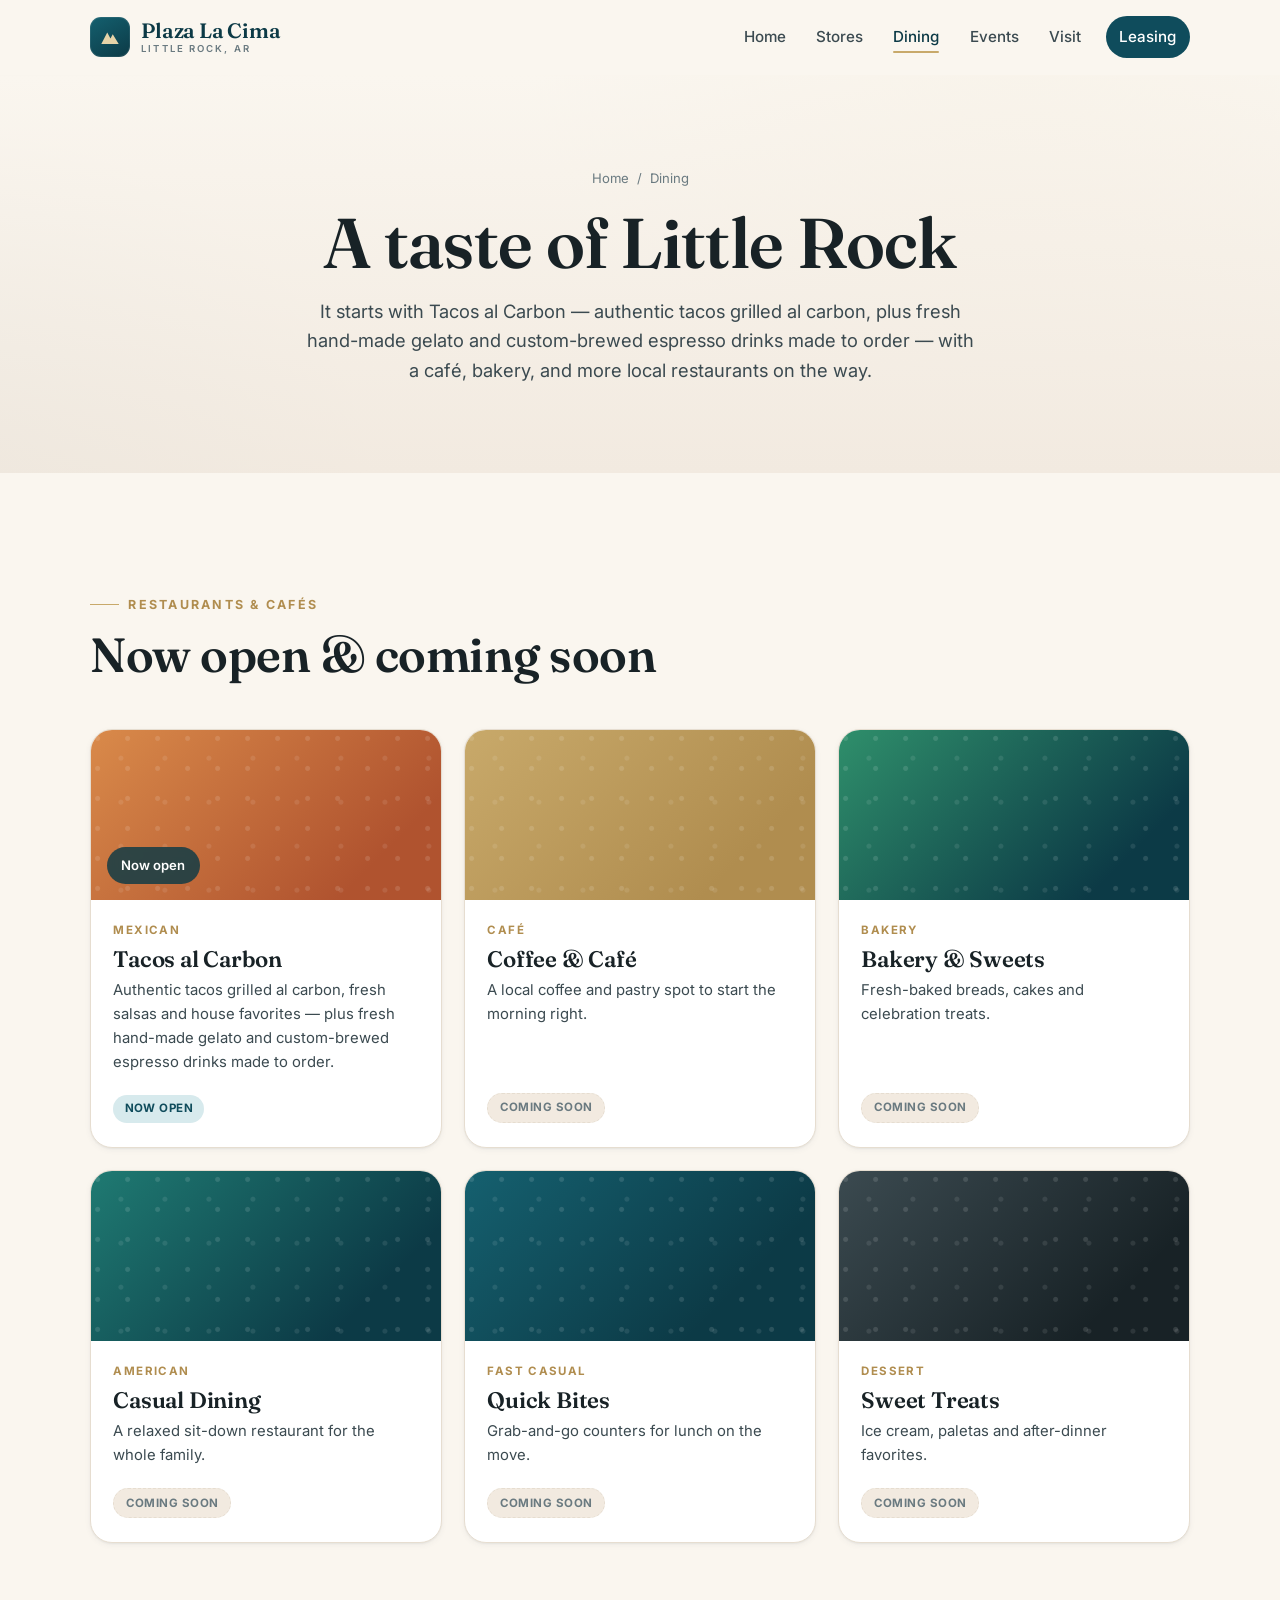
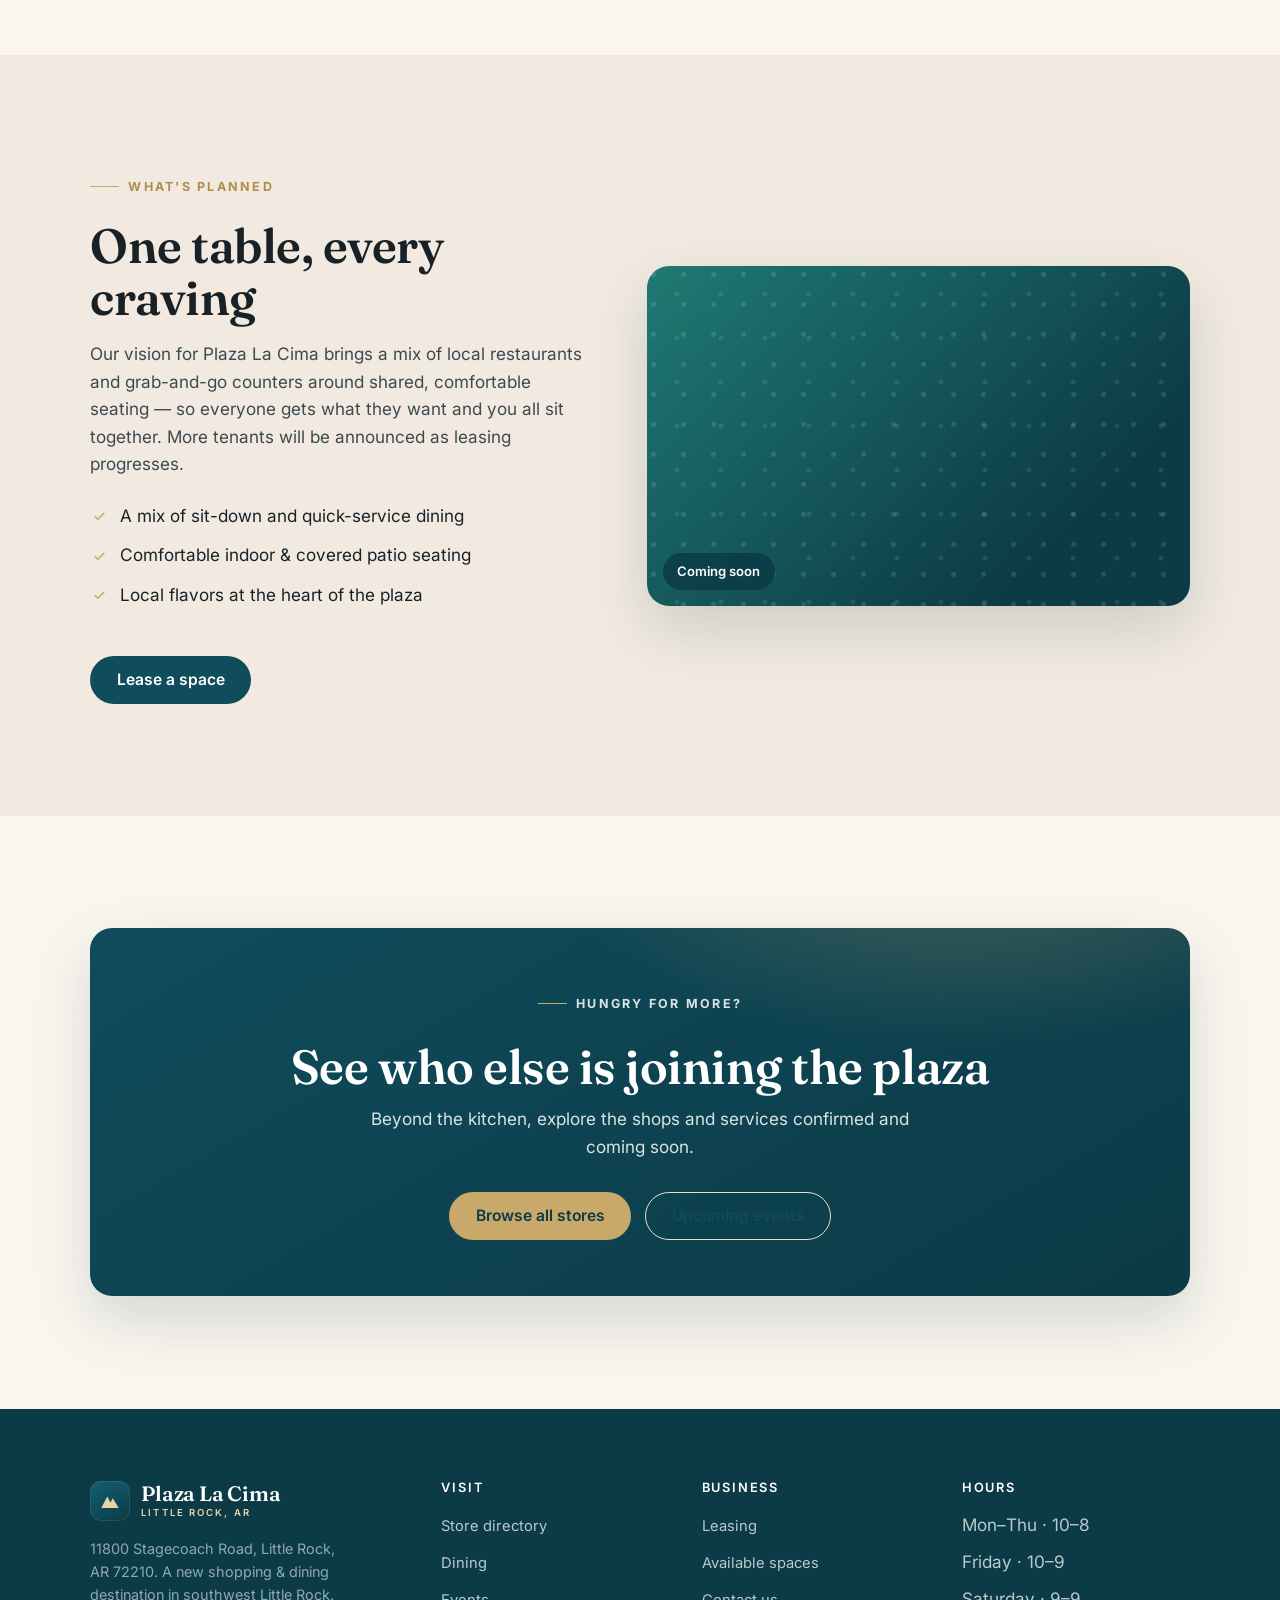
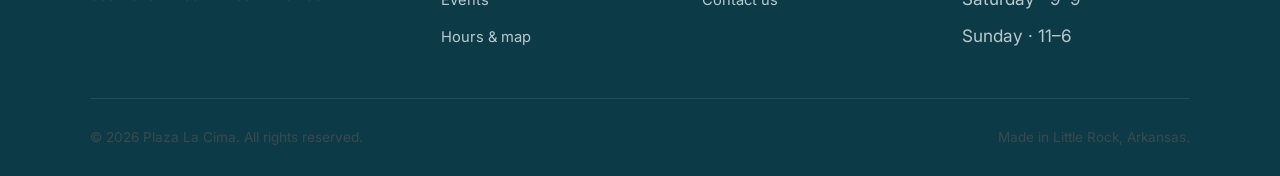
==== commit b2a4616e: "Update dining content: Mexican-food photos + gelato & espresso - Swap Tacos al Carbon / "A taste of " ====
--- a/dining.html
+++ b/dining.html
@@ -3,7 +3,7 @@
 <head>
   <meta charset="UTF-8" />
   <meta name="viewport" content="width=device-width, initial-scale=1.0" />
-  <meta name="description" content="Dining at Plaza La Cima in southwest Little Rock, AR. Now open: Tacos al Carbon — authentic tacos grilled al carbon. A café, bakery, and more restaurants coming soon." />
+  <meta name="description" content="Dining at Plaza La Cima in southwest Little Rock, AR. Now open: Tacos al Carbon — authentic tacos grilled al carbon, fresh hand-made gelato, and custom-brewed espresso drinks. A café, bakery, and more restaurants coming soon." />
   <meta name="theme-color" content="#0c3a46" />
   <title>Dining | Plaza La Cima, Little Rock</title>
   <link rel="preconnect" href="https://fonts.googleapis.com" />
@@ -44,7 +44,7 @@
       <div class="container">
         <p class="crumbs"><a href="index.html">Home</a> <span aria-hidden="true">/</span> Dining</p>
         <h1>A taste of Little Rock</h1>
-        <p class="lede">It starts with Tacos al Carbon — authentic tacos grilled al carbon — with a café, bakery, and more local restaurants on the way.</p>
+        <p class="lede">It starts with Tacos al Carbon — authentic tacos grilled al carbon, plus fresh hand-made gelato and custom-brewed espresso drinks made to order — with a café, bakery, and more local restaurants on the way.</p>
       </div>
     </section>
 
--- a/styles.css
+++ b/styles.css
@@ -189,8 +189,9 @@
 .btn-primary { --btn-bg: var(--teal-800); }
 .btn-primary:hover { background: var(--teal-700); }
 
-.btn-gold { --btn-bg: var(--gold-500); --btn-fg: var(--teal-900); }
-.btn-gold:hover { background: var(--gold-300); }
+.btn-gold { --btn-bg: var(--gold-500); --btn-fg: var(--teal-900); color: var(--teal-900); }
+.btn-gold:hover { background: var(--gold-300); color: var(--teal-900); }
+.btn-gold:active { background: var(--gold-500); color: var(--teal-900); }
 
 .btn-ghost {
   background: transparent;
@@ -352,17 +353,34 @@
     radial-gradient(900px 600px at 80% -5%, rgba(200, 169, 106, 0.20), transparent 55%),
     radial-gradient(800px 700px at -5% 110%, rgba(15, 76, 92, 0.16), transparent 55%),
     linear-gradient(180deg, var(--cream), var(--cream-deep));
-}
-.hero-bg::after {
-  /* subtle topographic "summit" contour rings */
+  background-size: cover;
+  background-position: center;
+}
+/* Home hero scrim: strong cream on the left (text side), photo visible on the right */
+.hero .hero-bg::after {
   content: "";
   position: absolute;
   inset: 0;
-  background-image:
-    radial-gradient(circle at 50% 125%, rgba(15,76,92,0.05) 0 38%, transparent 38.4% 100%),
-    radial-gradient(circle at 50% 135%, rgba(15,76,92,0.05) 0 48%, transparent 48.4% 100%),
-    radial-gradient(circle at 50% 145%, rgba(15,76,92,0.05) 0 58%, transparent 58.4% 100%);
-  opacity: 0.7;
+  background:
+    linear-gradient(95deg,
+      rgba(250, 246, 239, 0.97) 0%,
+      rgba(250, 246, 239, 0.92) 32%,
+      rgba(250, 246, 239, 0.60) 62%,
+      rgba(248, 240, 228, 0.38) 100%),
+    linear-gradient(0deg, rgba(242, 234, 224, 0.55), transparent 42%);
+}
+/* Interior page hero scrim: centered text → fuller, even cream wash */
+.page-hero .hero-bg::after {
+  content: "";
+  position: absolute;
+  inset: 0;
+  background: linear-gradient(180deg, rgba(250, 246, 239, 0.84), rgba(242, 234, 224, 0.90));
+}
+@media (max-width: 720px) {
+  /* On phones the headline spans full width — wash the whole image for legibility */
+  .hero .hero-bg::after {
+    background: linear-gradient(180deg, rgba(250, 246, 239, 0.93), rgba(250, 246, 239, 0.84));
+  }
 }
 
 .hero-content { position: relative; max-width: 820px; }
@@ -644,7 +662,89 @@
   to { opacity: 1; transform: translateY(0); }
 }
 
+/* Card photo thumbnail (added when store has an img field) */
+.store-card-img {
+  margin: -1.25rem -1.25rem 0.25rem;
+  height: 160px;
+  overflow: hidden;
+  border-radius: var(--radius) var(--radius) 0 0;
+  flex-shrink: 0;
+}
+.store-card-img img {
+  width: 100%;
+  height: 100%;
+  object-fit: cover;
+  display: block;
+  transition: transform 0.8s var(--ease);
+}
+.store-card:hover .store-card-img img { transform: scale(1.06); }
+
+/* Open card */
 .store-card.is-open { border-color: var(--gold-300); }
+
+/* Featured (anchor tenant) — full-width horizontal banner */
+.store-card.is-featured {
+  grid-column: 1 / -1;
+  flex-direction: row;
+  align-items: stretch;
+  padding: 0;
+  min-height: 300px;
+  border-color: var(--gold-500);
+  box-shadow: var(--shadow-lg);
+  overflow: hidden;
+}
+.store-card.is-featured .store-card-img {
+  margin: 0;
+  width: 44%;
+  min-width: 240px;
+  height: auto;
+  min-height: 280px;
+  border-radius: var(--radius) 0 0 var(--radius);
+}
+.store-card.is-featured .store-card-copy {
+  padding: 2rem 2.2rem;
+  display: flex;
+  flex-direction: column;
+  gap: 0.55rem;
+  justify-content: center;
+}
+.store-card.is-featured .store-card-copy h3 {
+  font-size: clamp(1.4rem, 1rem + 1.5vw, 2rem);
+  font-family: var(--font-serif);
+  font-weight: 600;
+}
+.store-card.is-featured .store-card-copy .desc { max-width: 48ch; }
+@media (max-width: 640px) {
+  .store-card.is-featured { flex-direction: column; min-height: auto; }
+  .store-card.is-featured .store-card-img {
+    width: 100%; min-height: 200px;
+    border-radius: var(--radius) var(--radius) 0 0;
+  }
+  .store-card.is-featured .store-card-copy { padding: 1.25rem; }
+}
+
+/* Available lease card */
+.store-card.is-available {
+  border: 2px dashed var(--line);
+  background: var(--cream-deep);
+  box-shadow: none;
+}
+.store-card.is-available:hover {
+  border-color: var(--gold-500);
+  background: var(--cream);
+}
+
+/* Badges */
+.badge-featured {
+  background: linear-gradient(135deg, var(--gold-300), #f5e9c5);
+  color: var(--teal-900);
+  border: 1px solid var(--gold-500);
+}
+.badge-available {
+  background: var(--teal-100);
+  color: var(--teal-900);
+  border: 1px solid var(--teal-100);
+}
 
 /* status badges (directory + dining tiles) */
 .badge {
